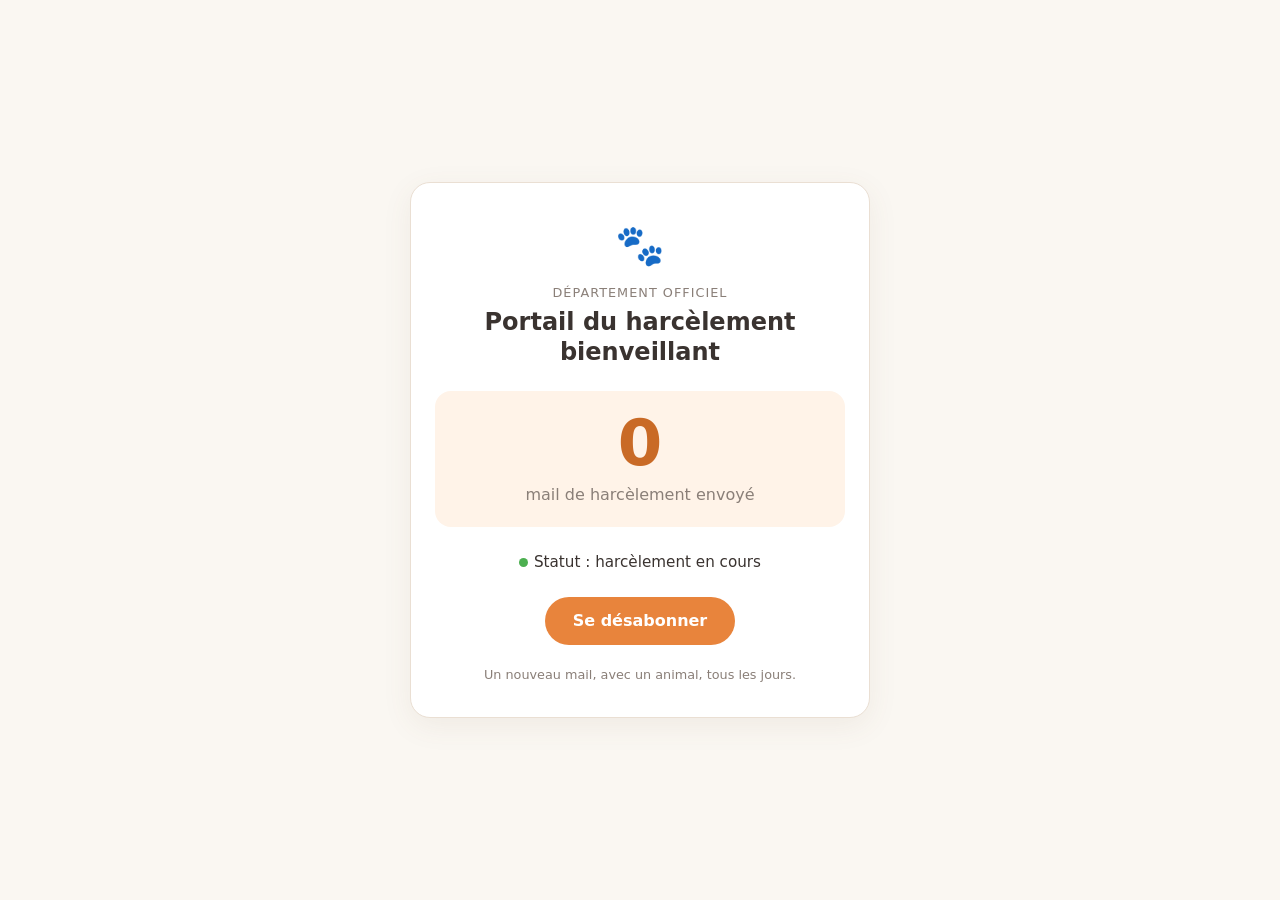
==== index.html @ 96623330 "site" ====
<!DOCTYPE html>
<html lang="fr">
<head>
  <meta charset="utf-8">
  <meta name="viewport" content="width=device-width, initial-scale=1">
  <meta name="robots" content="noindex, nofollow">
  <title>Portail officiel du harcèlement bienveillant</title>
  <link rel="stylesheet" href="style.css">
</head>
<body>
  <main class="carte">
    <div class="emoji" aria-hidden="true">🐾</div>
    <p class="etiquette">Département officiel</p>
    <h1>Portail du harcèlement bienveillant</h1>

    <section class="compteur" aria-live="polite">
      <div class="nombre" id="nombre">…</div>
      <p class="legende" id="legende">mails de harcèlement envoyés</p>
    </section>

    <p class="statut"><span aria-hidden="true"></span>Statut : harcèlement en cours</p>

    <a class="bouton" href="404-parfait.html">Se désabonner</a>

    <p class="petit">Un nouveau mail, avec un animal, tous les jours.</p>
  </main>

  <script>
    (function () {
      var nombre = document.getElementById("nombre");
      var legende = document.getElementById("legende");

      // Sur GitHub Pages, on déduit le pseudo et le dépôt à partir de l'adresse du site.
      var urls = [];
      var segments = location.pathname.split("/").filter(Boolean);
      if (location.hostname.endsWith(".github.io") && segments.length > 0) {
        var pseudo = location.hostname.split(".")[0];
        var depot = segments[0];
        urls.push("https://raw.githubusercontent.com/" + pseudo + "/" + depot + "/main/counter.json");
      }
      urls.push("counter.json"); // secours (et tests en local)

      function afficher(total) {
        legende.textContent = total > 1
          ? "mails de harcèlement envoyés"
          : "mail de harcèlement envoyé";

        var reduit = window.matchMedia("(prefers-reduced-motion: reduce)").matches;
        if (reduit || total < 2) {
          nombre.textContent = total;
          return;
        }
        var debut = null;
        var duree = 1000;
        function pas(t) {
          if (debut === null) debut = t;
          var avancement = Math.min((t - debut) / duree, 1);
          nombre.textContent = Math.round(total * avancement);
          if (avancement < 1) requestAnimationFrame(pas);
        }
        requestAnimationFrame(pas);
      }

      function essayer(i) {
        if (i >= urls.length) {
          nombre.textContent = "?";
          legende.textContent = "compteur momentanément en grève";
          return;
        }
        fetch(urls[i] + "?t=" + Date.now(), { cache: "no-store" })
          .then(function (r) {
            if (!r.ok) throw new Error("HTTP " + r.status);
            return r.json();
          })
          .then(function (data) {
            afficher(Number(data.count) || 0);
          })
          .catch(function () {
            essayer(i + 1);
          });
      }

      essayer(0);
    })();
  </script>
</body>
</html>
---- style.css ----
:root {
  --fond: #faf7f2;
  --carte: #ffffff;
  --texte: #3a3330;
  --discret: #8a7f78;
  --accent: #e8843c;
  --accent-fonce: #c96a26;
  --bordure: #eadfd3;
}

* {
  box-sizing: border-box;
}

body {
  margin: 0;
  min-height: 100vh;
  display: flex;
  align-items: center;
  justify-content: center;
  padding: 24px 16px;
  background: var(--fond);
  color: var(--texte);
  font-family: system-ui, -apple-system, "Segoe UI", Roboto, Arial, sans-serif;
  line-height: 1.5;
}

.carte {
  width: 100%;
  max-width: 460px;
  padding: 32px 24px;
  text-align: center;
  background: var(--carte);
  border: 1px solid var(--bordure);
  border-radius: 20px;
  box-shadow: 0 8px 30px rgba(120, 90, 60, 0.08);
}

.etiquette {
  margin: 0 0 4px;
  font-size: 0.8rem;
  letter-spacing: 0.08em;
  text-transform: uppercase;
  color: var(--discret);
}

h1 {
  margin: 0 0 20px;
  font-size: 1.5rem;
  line-height: 1.25;
}

.emoji {
  font-size: 2.5rem;
  margin-bottom: 8px;
}

/* Compteur */
.compteur {
  margin: 24px 0;
  padding: 20px 12px;
  background: #fff3e8;
  border-radius: 16px;
}

.nombre {
  font-size: 4rem;
  font-weight: 800;
  line-height: 1;
  color: var(--accent-fonce);
  font-variant-numeric: tabular-nums;
}

.legende {
  margin: 8px 0 0;
  color: var(--discret);
}

.statut {
  margin: 0 0 24px;
  font-size: 0.95rem;
}

.statut span {
  display: inline-block;
  width: 9px;
  height: 9px;
  margin-right: 6px;
  background: #4caf50;
  border-radius: 50%;
}

/* Boutons et liens */
.bouton {
  display: inline-block;
  padding: 12px 28px;
  font-size: 1rem;
  font-weight: 600;
  text-decoration: none;
  color: #ffffff;
  background: var(--accent);
  border-radius: 999px;
  transition: background 0.15s, transform 0.15s;
}

.bouton:hover,
.bouton:focus-visible {
  background: var(--accent-fonce);
  transform: scale(1.04);
}

.bouton.discret {
  color: var(--texte);
  background: transparent;
  border: 1px solid var(--bordure);
}

.bouton.discret:hover,
.bouton.discret:focus-visible {
  background: #fff3e8;
}

.petit {
  margin: 20px 0 0;
  font-size: 0.8rem;
  color: var(--discret);
}

/* Page 404 */
.code-404 {
  margin: 0;
  font-size: 5rem;
  font-weight: 800;
  line-height: 1;
  color: var(--accent-fonce);
}

.preuve {
  display: block;
  width: 100%;
  max-width: 360px;
  margin: 20px auto 8px;
  border: 1px solid var(--bordure);
  border-radius: 14px;
}

.preuve-legende {
  margin: 0 0 24px;
  font-size: 0.85rem;
  color: var(--discret);
}

@media (prefers-reduced-motion: reduce) {
  .bouton {
    transition: none;
  }
  .bouton:hover,
  .bouton:focus-visible {
    transform: none;
  }
}
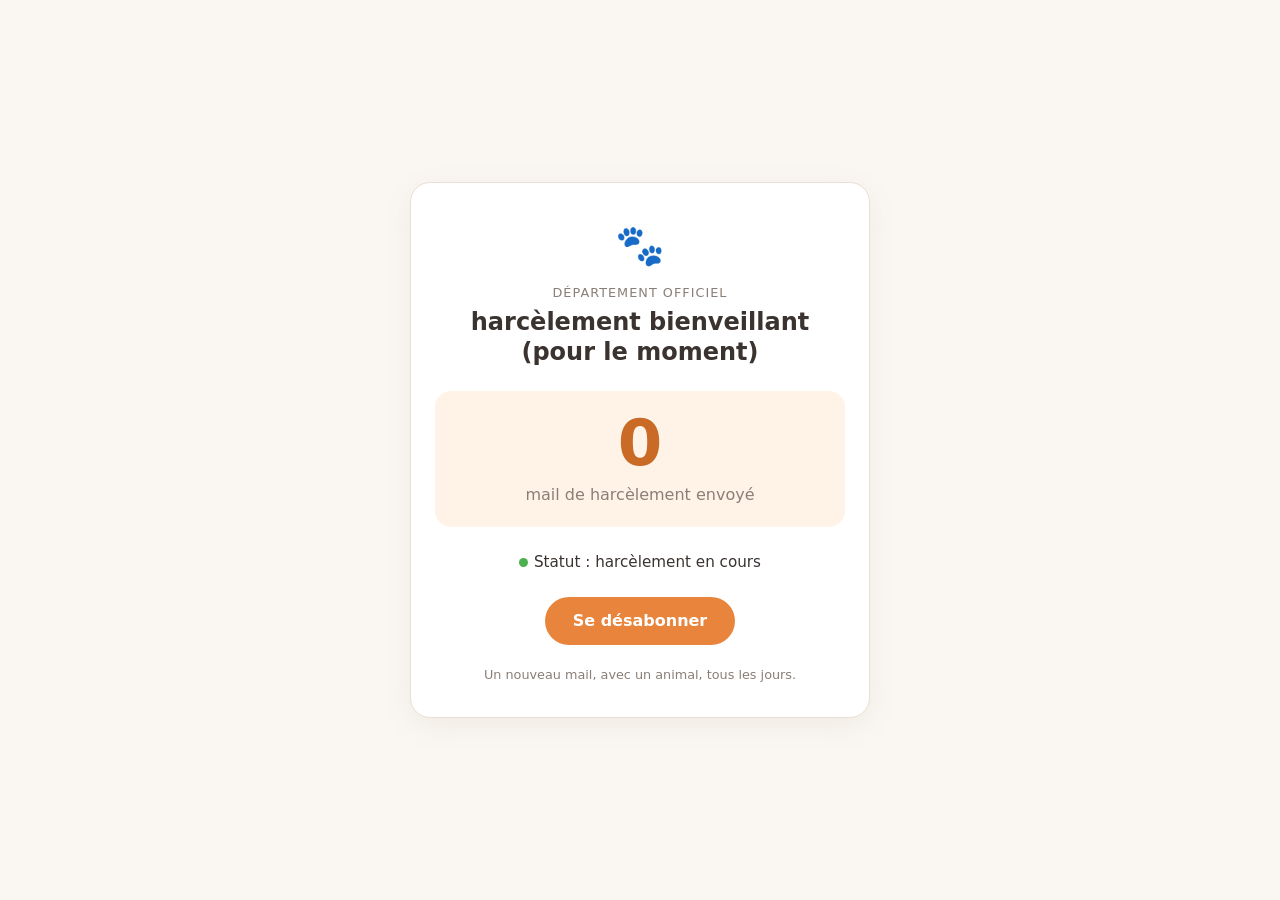
==== commit cb522b61: "fini" ====
--- a/index.html
+++ b/index.html
@@ -4,14 +4,14 @@
   <meta charset="utf-8">
   <meta name="viewport" content="width=device-width, initial-scale=1">
   <meta name="robots" content="noindex, nofollow">
-  <title>Portail officiel du harcèlement bienveillant</title>
+  <title>site officiel pour faire chier yahel</title>
   <link rel="stylesheet" href="style.css">
 </head>
 <body>
   <main class="carte">
     <div class="emoji" aria-hidden="true">🐾</div>
     <p class="etiquette">Département officiel</p>
-    <h1>Portail du harcèlement bienveillant</h1>
+    <h1>harcèlement bienveillant (pour le moment)</h1>
 
     <section class="compteur" aria-live="polite">
       <div class="nombre" id="nombre">…</div>
@@ -30,7 +30,6 @@
       var nombre = document.getElementById("nombre");
       var legende = document.getElementById("legende");
 
-      // Sur GitHub Pages, on déduit le pseudo et le dépôt à partir de l'adresse du site.
       var urls = [];
       var segments = location.pathname.split("/").filter(Boolean);
       if (location.hostname.endsWith(".github.io") && segments.length > 0) {
@@ -38,13 +37,11 @@
         var depot = segments[0];
         urls.push("https://raw.githubusercontent.com/" + pseudo + "/" + depot + "/main/counter.json");
       }
-      urls.push("counter.json"); // secours (et tests en local)
-
+      urls.push("counter.json");
       function afficher(total) {
         legende.textContent = total > 1
           ? "mails de harcèlement envoyés"
           : "mail de harcèlement envoyé";
-
         var reduit = window.matchMedia("(prefers-reduced-motion: reduce)").matches;
         if (reduit || total < 2) {
           nombre.textContent = total;
@@ -60,7 +57,6 @@
         }
         requestAnimationFrame(pas);
       }
-
       function essayer(i) {
         if (i >= urls.length) {
           nombre.textContent = "?";
@@ -79,7 +75,6 @@
             essayer(i + 1);
           });
       }
-
       essayer(0);
     })();
   </script>
